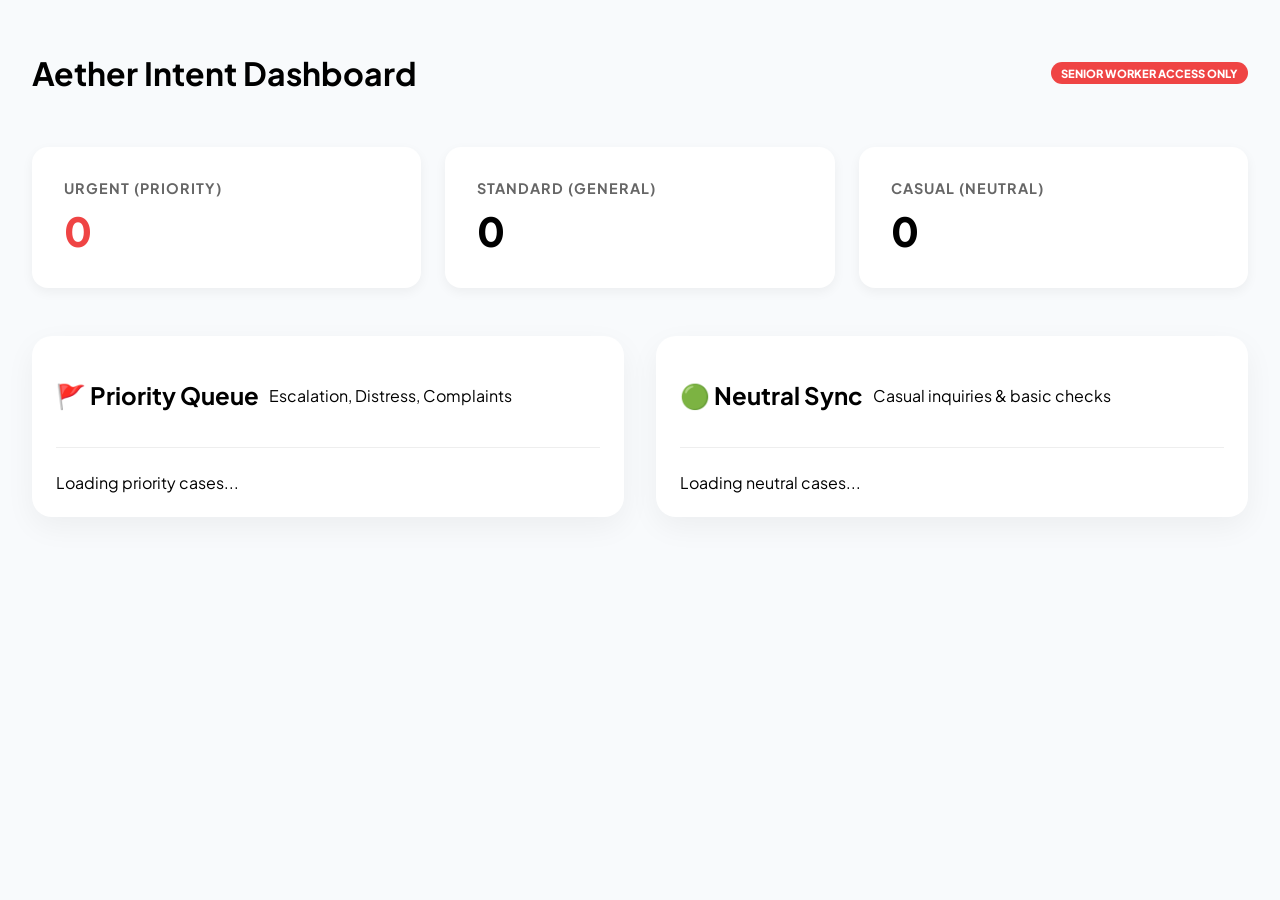
==== ecommerce/dashboard.html @ eb75ead7 "Update project with latest changes and ecommerce dashboard" ====
<!DOCTYPE html>
<html lang="en">

<head>
    <meta charset="UTF-8">
    <meta name="viewport" content="width=device-width, initial-scale=1.0">
    <title>AETHER | Intent Analytics Dashboard</title>
    <link href="https://fonts.googleapis.com/css2?family=Plus+Jakarta+Sans:wght@400;700;800&display=swap"
        rel="stylesheet">
    <style>
        :root {
            --primary: #2563eb;
            --priority: #ef4444;
            --neutral: #10b981;
            --bg: #f8fafc;
        }

        body {
            font-family: 'Plus Jakarta Sans', sans-serif;
            background: var(--bg);
            margin: 0;
            padding: 2rem;
        }

        .header {
            display: flex;
            justify-content: space-between;
            align-items: center;
            margin-bottom: 2rem;
        }

        .stats-grid {
            display: grid;
            grid-template-columns: repeat(3, 1fr);
            gap: 1.5rem;
            margin-bottom: 3rem;
        }

        .stat-card {
            background: #fff;
            padding: 2rem;
            border-radius: 16px;
            box-shadow: 0 4px 12px rgba(0, 0, 0, 0.05);
        }

        .stat-card h3 {
            margin: 0;
            font-size: 0.9rem;
            color: #666;
            text-transform: uppercase;
            letter-spacing: 1px;
        }

        .stat-card .count {
            font-size: 2.5rem;
            font-weight: 800;
            margin-top: 0.5rem;
        }

        .priority-count {
            color: var(--priority);
        }

        .cases-section {
            display: grid;
            grid-template-columns: 1fr 1fr;
            gap: 2rem;
        }

        .cases-column {
            background: #fff;
            border-radius: 20px;
            padding: 1.5rem;
            box-shadow: 0 10px 30px rgba(0, 0, 0, 0.05);
        }

        .column-header {
            display: flex;
            align-items: center;
            gap: 10px;
            margin-bottom: 1.5rem;
            border-bottom: 1px solid #eee;
            padding-bottom: 1rem;
        }

        .case-card {
            padding: 1rem;
            border: 1px solid #eee;
            border-radius: 12px;
            margin-bottom: 1rem;
            transition: 0.2s;
        }

        .case-card:hover {
            border-color: var(--primary);
            transform: translateX(5px);
        }

        .case-meta {
            display: flex;
            justify-content: space-between;
            font-size: 0.75rem;
            color: #999;
            margin-bottom: 5px;
        }

        .case-text {
            font-weight: 700;
            font-size: 0.9rem;
        }

        .case-intent {
            display: inline-block;
            padding: 2px 8px;
            border-radius: 4px;
            font-size: 0.7rem;
            font-weight: 800;
            margin-top: 8px;
        }

        .intent-priority {
            background: #fee2e2;
            color: #b91c1c;
        }

        .intent-neutral {
            background: #d1fae5;
            color: #065f46;
        }

        .senior-badge {
            background: var(--priority);
            color: white;
            padding: 4px 10px;
            border-radius: 100px;
            font-size: 0.7rem;
            font-weight: 800;
        }
    </style>
</head>

<body>
    <div class="header">
        <h1>Aether Intent Dashboard</h1>
        <div class="senior-badge">SENIOR WORKER ACCESS ONLY</div>
    </div>

    <div class="stats-grid">
        <div class="stat-card">
            <h3>Urgent (Priority)</h3>
            <div id="priority-total" class="count priority-count">0</div>
        </div>
        <div class="stat-card">
            <h3>Standard (General)</h3>
            <div id="general-total" class="count">0</div>
        </div>
        <div class="stat-card">
            <h3>Casual (Neutral)</h3>
            <div id="neutral-total" class="count">0</div>
        </div>
    </div>

    <div class="cases-section">
        <div class="cases-column">
            <div class="column-header">
                <h2>🚩 Priority Queue</h2>
                <p>Escalation, Distress, Complaints</p>
            </div>
            <div id="priority-list">Loading priority cases...</div>
        </div>
        <div class="cases-column">
            <div class="column-header">
                <h2>🟢 Neutral Sync</h2>
                <p>Casual inquiries & basic checks</p>
            </div>
            <div id="neutral-list">Loading neutral cases...</div>
        </div>
    </div>

    <script>
        const API = "http://localhost:8000/dashboard";

        async function loadDashboard() {
            // Load Stats
            const statsResp = await fetch(`${API}/stats`);
            const stats = await statsResp.json();
            document.getElementById('priority-total').innerText = stats.priority;
            document.getElementById('general-total').innerText = stats.general;
            document.getElementById('neutral-total').innerText = stats.neutral;

            // Load Priority Cases
            const priResp = await fetch(`${API}/cases/priority`);
            const priCases = await priResp.json();
            renderCases('priority-list', priCases, 'intent-priority');

            // Load Neutral Cases
            const neuResp = await fetch(`${API}/cases/neutral`);
            const neuCases = await neuResp.json();
            renderCases('neutral-list', neuCases, 'intent-neutral');
        }

        function renderCases(targetId, cases, intentClass) {
            const container = document.getElementById(targetId);
            if (cases.length === 0) {
                container.innerHTML = '<p style="color:#999">No cases in this queue.</p>';
                return;
            }
            container.innerHTML = '';
            cases.reverse().forEach(c => {
                const div = document.createElement('div');
                div.className = 'case-card';
                div.innerHTML = `
                    <div class="case-meta">
                        <span>${new Date(c.timestamp).toLocaleString()}</span>
                        <span>Confidence: ${(c.confidence * 100).toFixed(1)}%</span>
                    </div>
                    <div class="case-text">"${c.text_input}"</div>
                    <div class="case-intent ${intentClass}">${c.intent}</div>
                    <div style="font-size:0.75rem; color:#666; margin-top:5px;">Suggested: ${c.action}</div>
                `;
                container.appendChild(div);
            });
        }

        loadDashboard();
        setInterval(loadDashboard, 10000); // Auto refresh every 10s
    </script>
</body>

</html>
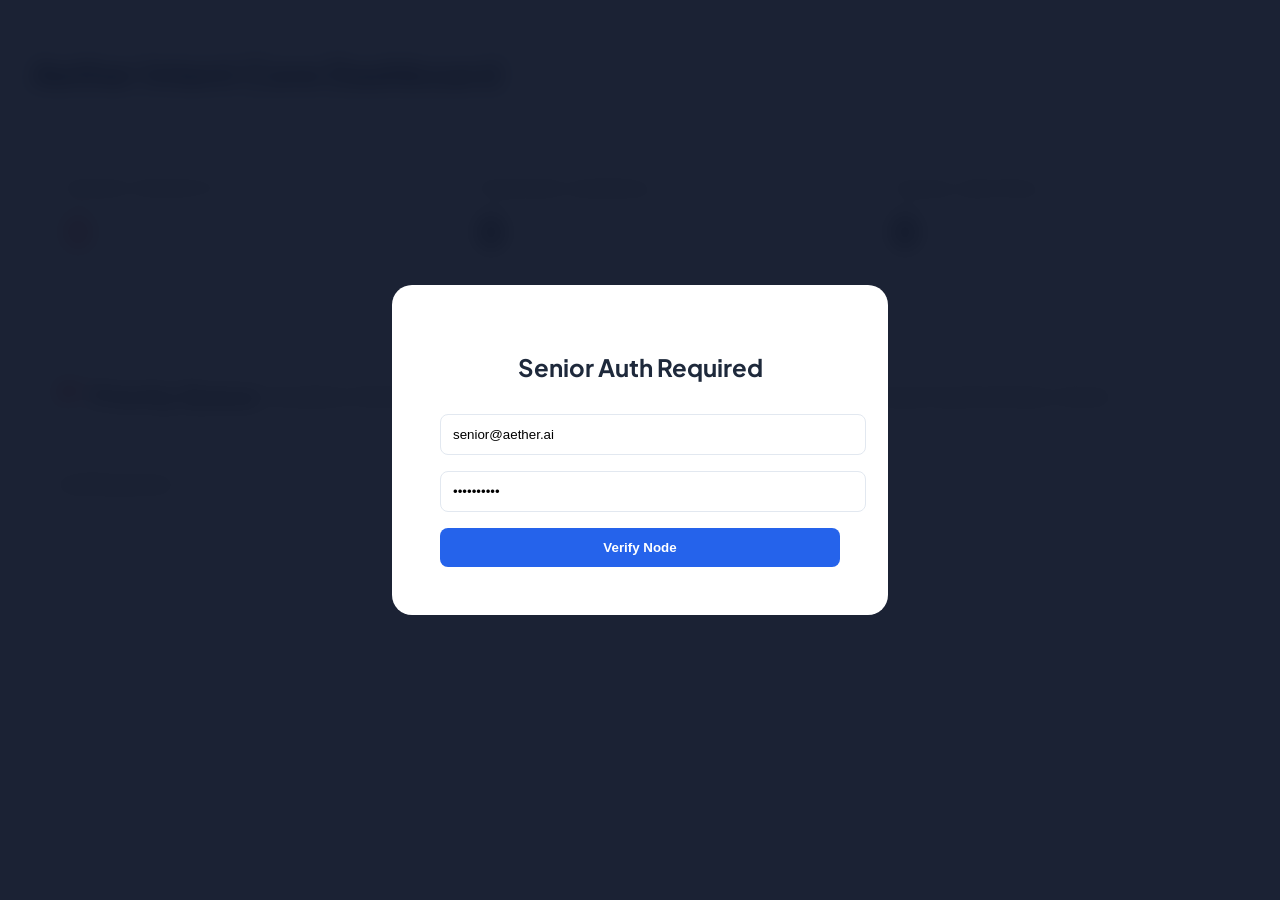
==== commit 1076c480: "Pushing to ml repository" ====
--- a/ecommerce/dashboard.html
+++ b/ecommerce/dashboard.html
@@ -84,16 +84,16 @@
         }
 
         .case-card {
-            padding: 1rem;
+            padding: 1.5rem;
             border: 1px solid #eee;
             border-radius: 12px;
             margin-bottom: 1rem;
             transition: 0.2s;
+            position: relative;
         }
 
         .case-card:hover {
             border-color: var(--primary);
-            transform: translateX(5px);
         }
 
         .case-meta {
@@ -101,21 +101,22 @@
             justify-content: space-between;
             font-size: 0.75rem;
             color: #999;
-            margin-bottom: 5px;
+            margin-bottom: 8px;
         }
 
         .case-text {
             font-weight: 700;
-            font-size: 0.9rem;
+            font-size: 0.95rem;
+            color: #1e293b;
         }
 
         .case-intent {
             display: inline-block;
-            padding: 2px 8px;
-            border-radius: 4px;
+            padding: 4px 12px;
+            border-radius: 6px;
             font-size: 0.7rem;
             font-weight: 800;
-            margin-top: 8px;
+            margin-top: 10px;
         }
 
         .intent-priority {
@@ -128,21 +129,106 @@
             color: #065f46;
         }
 
-        .senior-badge {
-            background: var(--priority);
+        .reply-area {
+            margin-top: 15px;
+            border-top: 1px solid #f1f5f9;
+            padding-top: 15px;
+        }
+
+        .reply-area textarea {
+            width: 100%;
+            border: 1px solid #e2e8f0;
+            border-radius: 8px;
+            padding: 10px;
+            font-family: inherit;
+            resize: none;
+            font-size: 0.85rem;
+        }
+
+        .reply-btn {
+            background: var(--primary);
             color: white;
-            padding: 4px 10px;
-            border-radius: 100px;
-            font-size: 0.7rem;
+            border: none;
+            padding: 5px 15px;
+            border-radius: 6px;
+            font-size: 0.8rem;
+            font-weight: 700;
+            cursor: pointer;
+            margin-top: 8px;
+        }
+
+        .replies-sent {
+            margin-top: 10px;
+            font-size: 0.8rem;
+            color: #64748b;
+            background: #f8fafc;
+            padding: 8px;
+            border-radius: 6px;
+        }
+
+        /* Login Overlay */
+        #login-overlay {
+            position: fixed;
+            inset: 0;
+            background: rgba(15, 23, 42, 0.95);
+            display: flex;
+            align-items: center;
+            justify-content: center;
+            z-index: 9999;
+            backdrop-filter: blur(10px);
+        }
+
+        .login-box {
+            background: white;
+            padding: 3rem;
+            border-radius: 20px;
+            width: 400px;
+            text-align: center;
+        }
+
+        .login-box h2 {
+            margin-bottom: 2rem;
+            color: #1e293b;
+        }
+
+        .login-box input {
+            width: 100%;
+            padding: 12px;
+            margin-bottom: 1rem;
+            border: 1px solid #e2e8f0;
+            border-radius: 8px;
+        }
+
+        .login-box button {
+            width: 100%;
+            padding: 12px;
+            background: var(--primary);
+            color: white;
+            border: none;
+            border-radius: 8px;
             font-weight: 800;
+            cursor: pointer;
+        }
+
+        .hidden {
+            display: none !important;
         }
     </style>
 </head>
 
 <body>
+    <div id="login-overlay">
+        <div class="login-box">
+            <h2>Senior Auth Required</h2>
+            <input type="email" id="senior-email" placeholder="Senior Email" value="senior@aether.ai">
+            <input type="password" id="senior-pass" placeholder="Aether Access Key" value="aether2026">
+            <button onclick="doSeniorLogin()">Verify Node</button>
+        </div>
+    </div>
+
     <div class="header">
-        <h1>Aether Intent Dashboard</h1>
-        <div class="senior-badge">SENIOR WORKER ACCESS ONLY</div>
+        <h1>Aether Intent Core Dashboard</h1>
+        <div id="senior-info" class="hidden">Senior Node: <strong id="node-id">0x77</strong></div>
     </div>
 
     <div class="stats-grid">
@@ -166,64 +252,206 @@
                 <h2>🚩 Priority Queue</h2>
                 <p>Escalation, Distress, Complaints</p>
             </div>
-            <div id="priority-list">Loading priority cases...</div>
+            <div id="priority-list">Loading queue...</div>
         </div>
         <div class="cases-column">
             <div class="column-header">
                 <h2>🟢 Neutral Sync</h2>
                 <p>Casual inquiries & basic checks</p>
             </div>
-            <div id="neutral-list">Loading neutral cases...</div>
+            <div id="neutral-list">Loading sync...</div>
         </div>
     </div>
 
     <script>
-        const API = "http://localhost:8000/dashboard";
+        const API = "http://localhost:8000";
+        let seniorToken = null;
+
+        async function doSeniorLogin() {
+            const email = document.getElementById('senior-email').value;
+            const password = document.getElementById('senior-pass').value;
+
+            try {
+                const resp = await fetch(`${API}/senior/login`, {
+                    method: 'POST',
+                    headers: { 'Content-Type': 'application/json' },
+                    body: JSON.stringify({ email, password })
+                });
+                const data = await resp.json();
+                seniorToken = data.token;
+                document.getElementById('login-overlay').classList.add('hidden');
+                document.getElementById('senior-info').classList.remove('hidden');
+                loadDashboard();
+            } catch (e) {
+                alert("Auth Failure: Check access keys.");
+            }
+        }
 
         async function loadDashboard() {
+            if (!seniorToken) return;
+
             // Load Stats
-            const statsResp = await fetch(`${API}/stats`);
+            const statsResp = await fetch(`${API}/dashboard/stats`);
             const stats = await statsResp.json();
-            document.getElementById('priority-total').innerText = stats.priority;
-            document.getElementById('general-total').innerText = stats.general;
-            document.getElementById('neutral-total').innerText = stats.neutral;
+            document.getElementById('priority-total').innerText = stats.priority || 0;
+            document.getElementById('general-total').innerText = stats.general || 0;
+            document.getElementById('neutral-total').innerText = stats.neutral || 0;
 
             // Load Priority Cases
-            const priResp = await fetch(`${API}/cases/priority`);
+            const priResp = await fetch(`${API}/dashboard/cases/priority`);
             const priCases = await priResp.json();
-            renderCases('priority-list', priCases, 'intent-priority');
+            renderCases('priority-list', priCases, 'intent-priority', 'priority');
 
             // Load Neutral Cases
-            const neuResp = await fetch(`${API}/cases/neutral`);
+            const neuResp = await fetch(`${API}/dashboard/cases/neutral`);
             const neuCases = await neuResp.json();
-            renderCases('neutral-list', neuCases, 'intent-neutral');
-        }
-
-        function renderCases(targetId, cases, intentClass) {
+            renderCases('neutral-list', neuCases, 'intent-neutral', 'neutral');
+        }
+
+        function renderCases(targetId, cases, intentClass, category) {
             const container = document.getElementById(targetId);
             if (cases.length === 0) {
-                container.innerHTML = '<p style="color:#999">No cases in this queue.</p>';
+                container.innerHTML = '<p style="color:#999">Queue clear.</p>';
                 return;
             }
             container.innerHTML = '';
+            // Show escalated ones first
+            cases.sort((a, b) => (b.escalated_by_user ? 1 : 0) - (a.escalated_by_user ? 1 : 0));
             cases.reverse().forEach(c => {
                 const div = document.createElement('div');
                 div.className = 'case-card';
+
+                // Build conversation thread HTML
+                let threadHtml = '';
+                if (c.conversation_log && c.conversation_log.length > 0) {
+                    threadHtml = '<div class="conv-thread">';
+                    c.conversation_log.forEach(msg => {
+                        const isUser = msg.role === 'user';
+                        const isAI = msg.role === 'ai';
+                        const bg = isUser ? '#e0f2fe' : isAI ? '#f1f5f9' : '#faf5ff';
+                        const label = isUser ? '🧑 Customer' : isAI ? '🤖 AI' : '👤 Senior';
+                        threadHtml += `
+                            <div style="margin-bottom:6px; padding:7px 10px; border-radius:8px; background:${bg}; font-size:0.8rem;">
+                                <span style="font-weight:800; font-size:0.7rem; display:block; margin-bottom:2px;">${label}</span>
+                                ${msg.text}
+                            </div>`;
+                    });
+                    threadHtml += '</div>';
+                }
+
+                // Existing replies from senior
+                let repliesHtml = '';
+                if (c.replies && c.replies.length > 0) {
+                    repliesHtml = c.replies.map(r =>
+                        `<div class="replies-sent"><strong>✅ Replied:</strong> ${r.text}</div>`
+                    ).join('');
+                }
+
+                const escalatedBadge = c.escalated_by_user
+                    ? `<span style="background:#7c3aed;color:white;padding:2px 8px;border-radius:4px;font-size:0.7rem;font-weight:800;">⚡ USER ESCALATED</span>`
+                    : '';
+
                 div.innerHTML = `
                     <div class="case-meta">
                         <span>${new Date(c.timestamp).toLocaleString()}</span>
                         <span>Confidence: ${(c.confidence * 100).toFixed(1)}%</span>
                     </div>
+                    <div style="display:flex;align-items:center;gap:8px;flex-wrap:wrap;margin-bottom:8px;">
+                        <div class="case-intent ${intentClass}">${c.intent}</div>
+                        ${escalatedBadge}
+                    </div>
                     <div class="case-text">"${c.text_input}"</div>
-                    <div class="case-intent ${intentClass}">${c.intent}</div>
-                    <div style="font-size:0.75rem; color:#666; margin-top:5px;">Suggested: ${c.action}</div>
+                    <div style="font-size:0.75rem; color:#666; margin-top:5px;">AI Action: ${c.action}</div>
+
+                    ${c.conversation_log && c.conversation_log.length > 0 ? `
+                        <details style="margin-top:12px;">
+                            <summary style="font-size:0.8rem;font-weight:700;cursor:pointer;color:#2563eb;">
+                                📋 View Full Conversation (${c.conversation_log.length} messages)
+                            </summary>
+                            ${threadHtml}
+                        </details>` : ''}
+
+                    ${repliesHtml}
+
+                    <div class="reply-area">
+                        <div style="display:flex; gap:6px; margin-bottom:8px; align-items:center;">
+                            <span style="font-size:0.75rem; font-weight:700; color:#64748b;">Senior Reply:</span>
+                            <button onclick="aiDraftReply('${c.id}', '${c.intent}', '${c.confidence}', \`${(c.text_input || '').replace(/`/g, "'").replace(/"/g, "'")}\`)" style="
+                                padding:4px 12px; border:1px solid #7c3aed; border-radius:6px;
+                                background:#faf5ff; color:#7c3aed; font-size:0.75rem;
+                                font-weight:700; cursor:pointer; display:flex; align-items:center; gap:4px;
+                            ">✨ AI Draft</button>
+                        </div>
+                        <textarea placeholder="Type your reply or click ✨ AI Draft to auto-generate..." id="reply-${c.id}" rows="4" style="width:100%;border:1px solid #e2e8f0;border-radius:8px;padding:10px;font-family:inherit;resize:vertical;font-size:0.85rem;"></textarea>
+                        <button class="reply-btn" onclick="sendReply('${c.id}', '${category}')">📤 Send Reply to Customer</button>
+                    </div>
                 `;
                 container.appendChild(div);
             });
         }
 
-        loadDashboard();
-        setInterval(loadDashboard, 10000); // Auto refresh every 10s
+        async function sendReply(caseId, category) {
+            const textarea = document.getElementById(`reply-${caseId}`);
+            const reply = textarea ? textarea.value.trim() : '';
+            if (!reply) return alert("Please type a reply first.");
+
+            const resp = await fetch(`${API}/dashboard/reply`, {
+                method: 'POST',
+                headers: { 'Content-Type': 'application/json' },
+                body: JSON.stringify({ case_id: caseId, reply, category })
+            });
+
+            if (resp.ok) {
+                textarea.value = '';
+                textarea.placeholder = '✅ Reply sent! Customer will see it in ~3 seconds.';
+                loadDashboard();
+            } else {
+                alert("Transmission failed. Try again.");
+            }
+        }
+
+        async function aiDraftReply(caseId, intent, confidence, lastMsg) {
+            const textarea = document.getElementById(`reply-${caseId}`);
+            if (!textarea) return;
+
+            textarea.value = '';
+            textarea.placeholder = '✨ AI is drafting a reply...';
+
+            try {
+                const resp = await fetch(`${API}/suggest-reply`, {
+                    method: 'POST',
+                    headers: { 'Content-Type': 'application/json' },
+                    body: JSON.stringify({
+                        case_id: caseId,
+                        intent: intent,
+                        confidence: parseFloat(confidence),
+                        last_customer_msg: lastMsg
+                    })
+                });
+
+                if (!resp.ok) throw new Error('API error');
+                const data = await resp.json();
+
+                // Animate typing effect
+                textarea.value = '';
+                textarea.placeholder = 'Edit this AI draft before sending...';
+                let i = 0;
+                const text = data.draft;
+                const typing = setInterval(() => {
+                    textarea.value += text[i];
+                    i++;
+                    if (i >= text.length) {
+                        clearInterval(typing);
+                        textarea.style.borderColor = '#7c3aed';
+                    }
+                }, 12);
+
+            } catch (e) {
+                textarea.placeholder = '⚠️ Draft failed. Type your reply manually.';
+            }
+        }
+
+        setInterval(loadDashboard, 10000);
     </script>
 </body>
 
